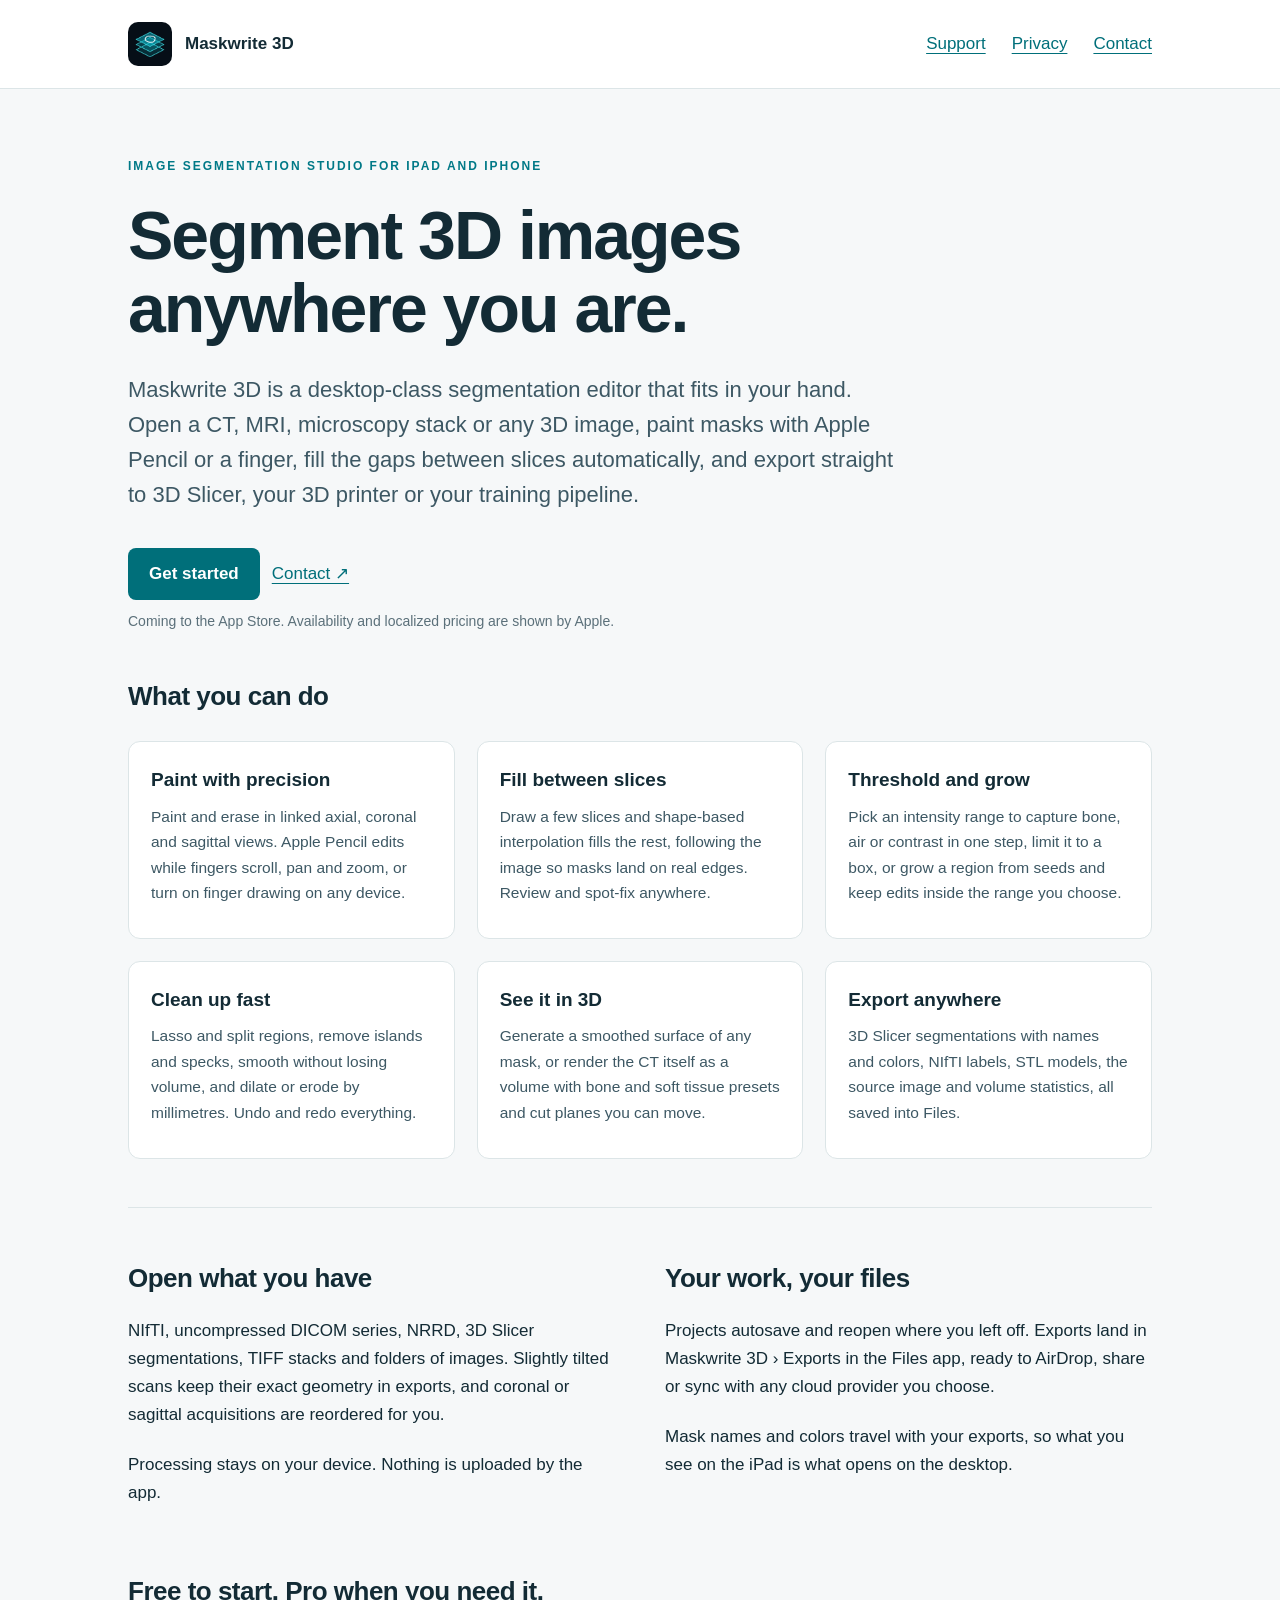
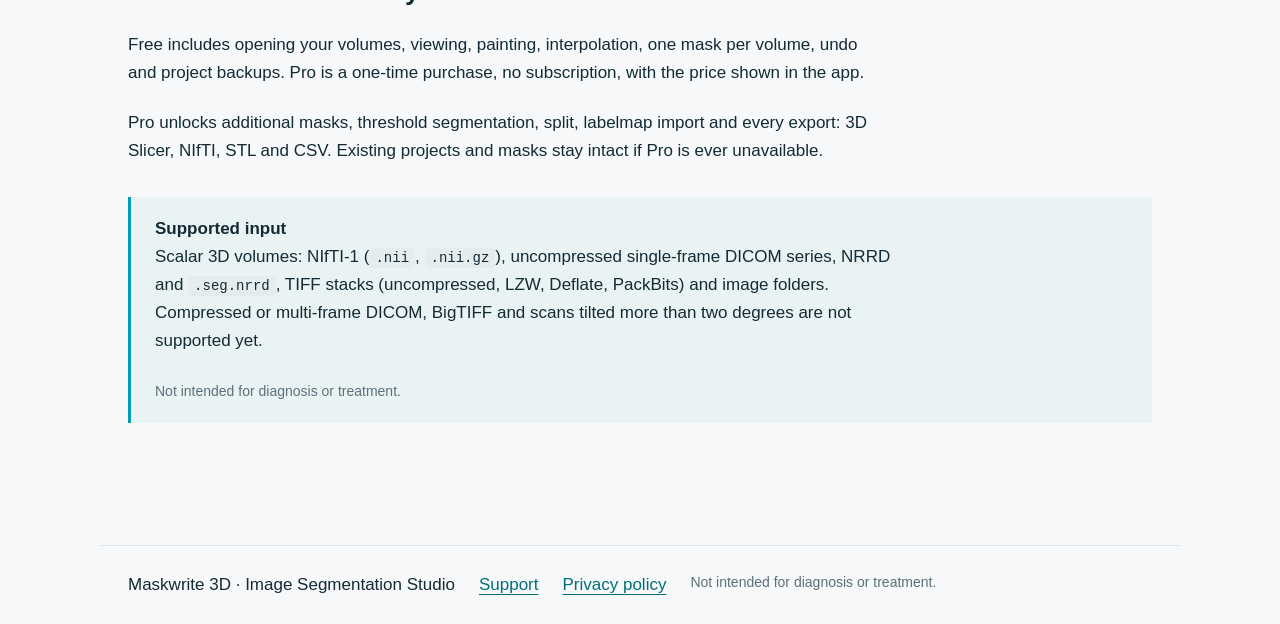
==== index.html @ 64b82450 "Add site home page, styles and icon" ====
<!doctype html><html lang="en"><head><meta charset="utf-8"><meta name="viewport" content="width=device-width,initial-scale=1"><meta name="description" content="Maskwrite 3D: 3D image segmentation for iPad and iPhone. Paint masks with Apple Pencil, interpolate between slices, and export to 3D Slicer or STL."><title>Image Segmentation Studio · Maskwrite 3D</title><link rel="icon" href="icon.png"><link rel="stylesheet" href="style.css"></head><body><header><nav aria-label="Main navigation"><a class="brand" href="./"><img src="./icon.png" alt="">Maskwrite 3D</a><a href="./support/">Support</a><a href="./privacy/">Privacy</a><a href="mailto:MaskWrite3D@outlook.com">Contact</a></nav></header><main><p class="eyebrow">Image Segmentation Studio for iPad and iPhone</p><h1>Segment 3D images<br>anywhere you are.</h1><p class="lead">Maskwrite 3D is a desktop-class segmentation editor that fits in your hand. Open a CT, MRI, microscopy stack or any 3D image, paint masks with Apple Pencil or a finger, fill the gaps between slices automatically, and export straight to 3D Slicer, your 3D printer or your training pipeline.</p><a class="button" href="support/">Get started</a><a href="mailto:MaskWrite3D@outlook.com?subject=Maskwrite%203D">Contact ↗</a><p class="muted">Coming to the App Store. Availability and localized pricing are shown by Apple.</p>
<h2>What you can do</h2><div class="grid">
<section class="card"><h3>Paint with precision</h3><p>Paint and erase in linked axial, coronal and sagittal views. Apple Pencil edits while fingers scroll, pan and zoom, or turn on finger drawing on any device.</p></section>
<section class="card"><h3>Fill between slices</h3><p>Draw a few slices and shape-based interpolation fills the rest, following the image so masks land on real edges. Review and spot-fix anywhere.</p></section>
<section class="card"><h3>Threshold and grow</h3><p>Pick an intensity range to capture bone, air or contrast in one step, limit it to a box, or grow a region from seeds and keep edits inside the range you choose.</p></section>
<section class="card"><h3>Clean up fast</h3><p>Lasso and split regions, remove islands and specks, smooth without losing volume, and dilate or erode by millimetres. Undo and redo everything.</p></section>
<section class="card"><h3>See it in 3D</h3><p>Generate a smoothed surface of any mask, or render the CT itself as a volume with bone and soft tissue presets and cut planes you can move.</p></section>
<section class="card"><h3>Export anywhere</h3><p>3D Slicer segmentations with names and colors, NIfTI labels, STL models, the source image and volume statistics, all saved into Files.</p></section>
</div>
<div class="split"><section><h2>Open what you have</h2><p>NIfTI, uncompressed DICOM series, NRRD, 3D Slicer segmentations, TIFF stacks and folders of images. Slightly tilted scans keep their exact geometry in exports, and coronal or sagittal acquisitions are reordered for you.</p><p>Processing stays on your device. Nothing is uploaded by the app.</p></section><section><h2>Your work, your files</h2><p>Projects autosave and reopen where you left off. Exports land in Maskwrite 3D › Exports in the Files app, ready to AirDrop, share or sync with any cloud provider you choose.</p><p>Mask names and colors travel with your exports, so what you see on the iPad is what opens on the desktop.</p></section></div>
<h2>Free to start. Pro when you need it.</h2><p>Free includes opening your volumes, viewing, painting, interpolation, one mask per volume, undo and project backups. Pro is a one-time purchase, no subscription, with the price shown in the app.</p><p>Pro unlocks additional masks, threshold segmentation, split, labelmap import and every export: 3D Slicer, NIfTI, STL and CSV. Existing projects and masks stay intact if Pro is ever unavailable.</p>
<div class="note"><strong>Supported input</strong><p>Scalar 3D volumes: NIfTI-1 (<code>.nii</code>, <code>.nii.gz</code>), uncompressed single-frame DICOM series, NRRD and <code>.seg.nrrd</code>, TIFF stacks (uncompressed, LZW, Deflate, PackBits) and image folders. Compressed or multi-frame DICOM, BigTIFF and scans tilted more than two degrees are not supported yet.</p><span class="muted">Not intended for diagnosis or treatment.</span></div></main><footer><span>Maskwrite 3D · Image Segmentation Studio</span><a href="./support/">Support</a><a href="./privacy/">Privacy policy</a><span class="muted">Not intended for diagnosis or treatment.</span></footer></body></html>
---- style.css ----
*{box-sizing:border-box}body{margin:0;background:#f6f8f9;color:#132b35;font:17px/1.65 -apple-system,BlinkMacSystemFont,"Segoe UI",sans-serif}a{color:#006f7a;text-underline-offset:4px}a:hover{color:#003b45}a:focus-visible,button:focus-visible{outline:3px solid #00a7ba;outline-offset:5px}header{border-bottom:1px solid #dce5e7;background:#fff}nav{max-width:1080px;margin:auto;display:flex;align-items:center;gap:26px;padding:22px 28px;flex-wrap:wrap}.brand{display:flex;gap:13px;align-items:center;font-weight:750;text-decoration:none;color:#132b35;margin-right:auto}.brand img{width:44px;height:44px;border-radius:10px}main{max-width:1080px;margin:auto;padding:68px 28px 90px}h1{font-size:clamp(38px,6vw,68px);line-height:1.08;letter-spacing:-2px;margin:14px 0 26px;max-width:850px}h2{font-size:26px;line-height:1.3;margin-top:46px;letter-spacing:-.5px}h3{font-size:19px;margin:0 0 8px}p,li{max-width:760px}p{margin:0 0 22px}.eyebrow{text-transform:uppercase;color:#007987;letter-spacing:2px;font-size:12px;font-weight:750}.lead{font-size:22px;line-height:1.6;color:#3d5864;max-width:780px}.button{display:inline-block;padding:12px 21px;border-radius:8px;background:#006f7a;color:white;text-decoration:none;font-weight:650;margin:14px 12px 10px 0}.button:hover{background:#004a55;color:#fff}.split{display:grid;grid-template-columns:1fr 1fr;gap:50px;border-top:1px solid #dce5e7;margin-top:48px;padding-top:8px}.grid{display:grid;grid-template-columns:repeat(3,1fr);gap:22px;margin:28px 0 10px}.card{background:#fff;border:1px solid #dce5e7;border-radius:12px;padding:22px 22px 10px}.card p{font-size:15.5px;color:#3d5864}.note{border-left:3px solid #009eaf;padding:18px 24px;background:#eaf3f4;margin:32px 0}.muted{font-size:14px;color:#5b707a}footer{padding:25px 28px;border-top:1px solid #dce5e7;max-width:1080px;margin:auto;display:flex;gap:24px;flex-wrap:wrap}ol,ul{padding-left:25px}.legal{max-width:820px}.legal h1{font-size:48px}.legal h2{margin-top:35px}code{background:#e5ecee;padding:2px 6px;border-radius:4px;font-size:14px}table{border-collapse:collapse;margin:10px 0 26px;font-size:15.5px}td,th{text-align:left;padding:8px 18px 8px 0;border-bottom:1px solid #dce5e7;vertical-align:top}th{color:#5b707a;font-weight:650}@media(max-width:800px){.grid{grid-template-columns:1fr 1fr}}@media(max-width:650px){nav{gap:16px;padding:17px 20px}.brand{width:100%}main{padding:42px 20px 65px}.split,.grid{grid-template-columns:1fr;gap:14px}.legal h1{font-size:38px}footer{padding:24px 20px}.lead{font-size:20px}}
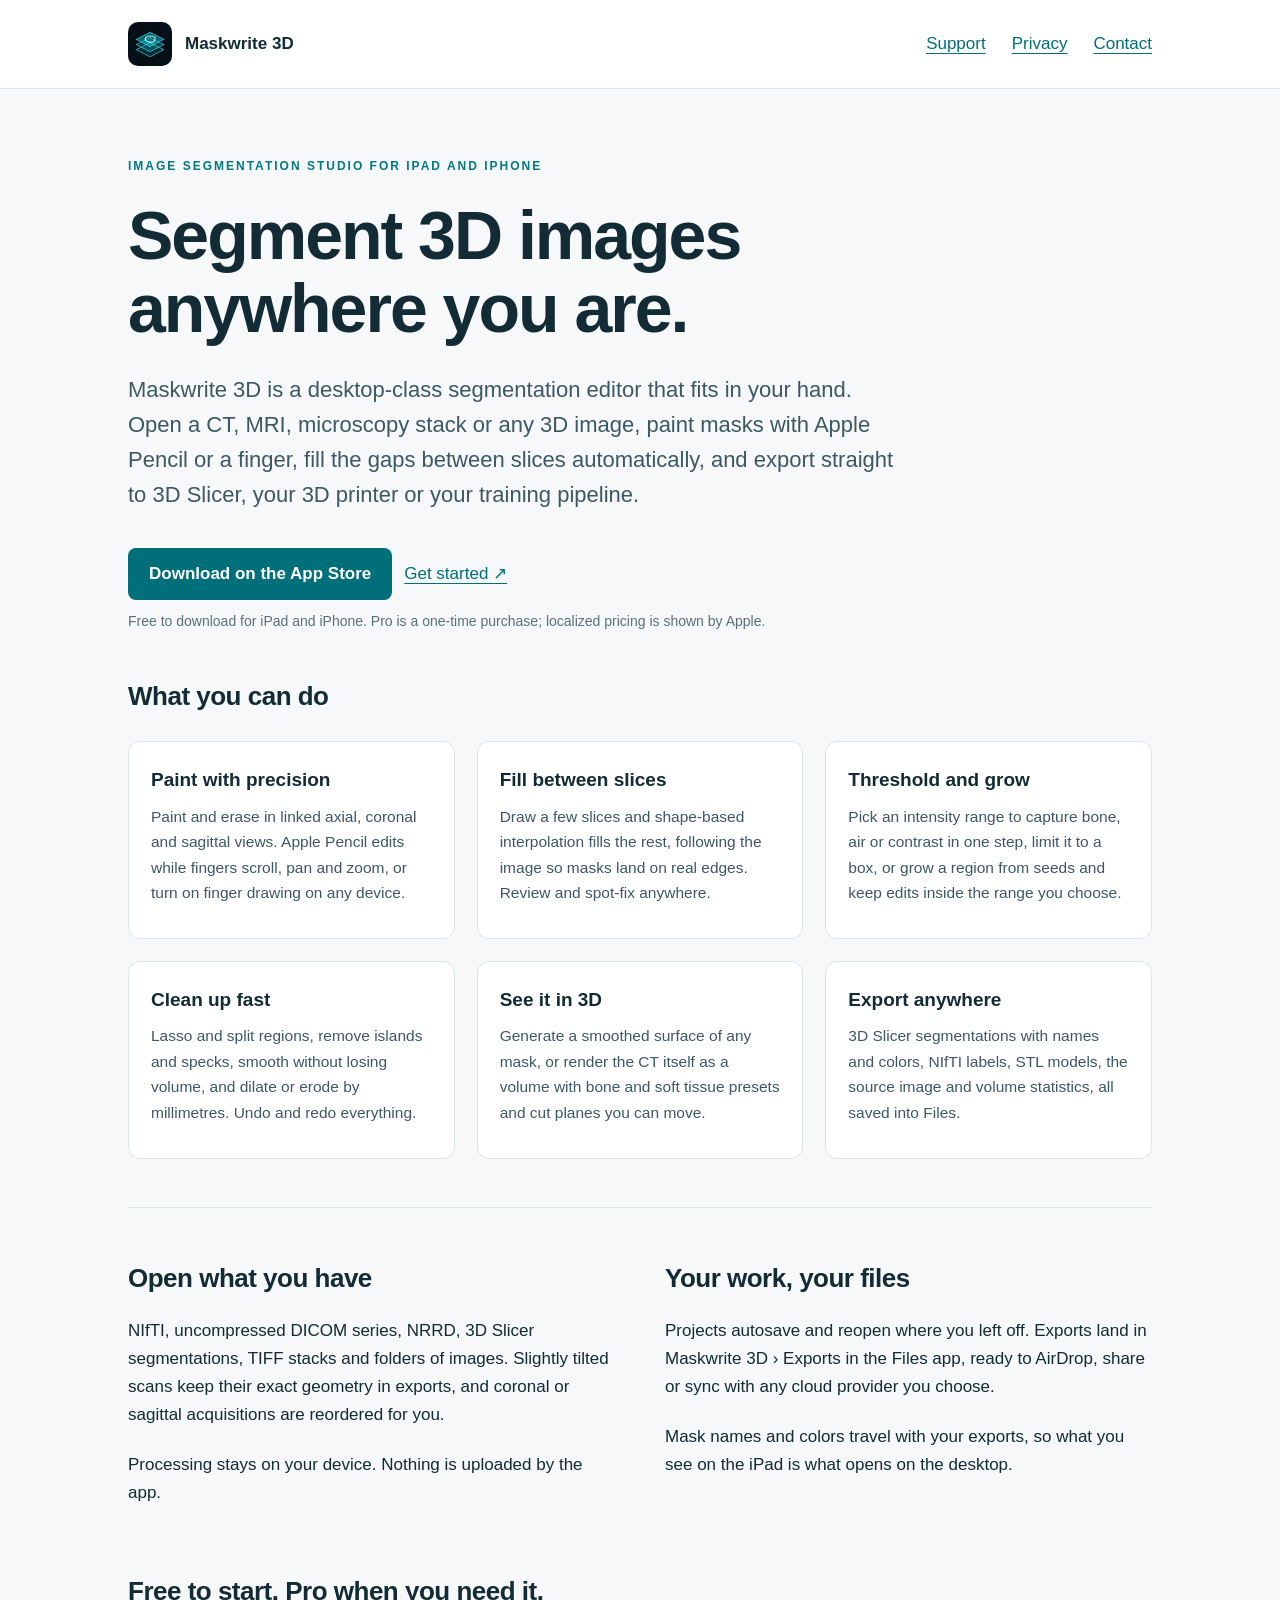
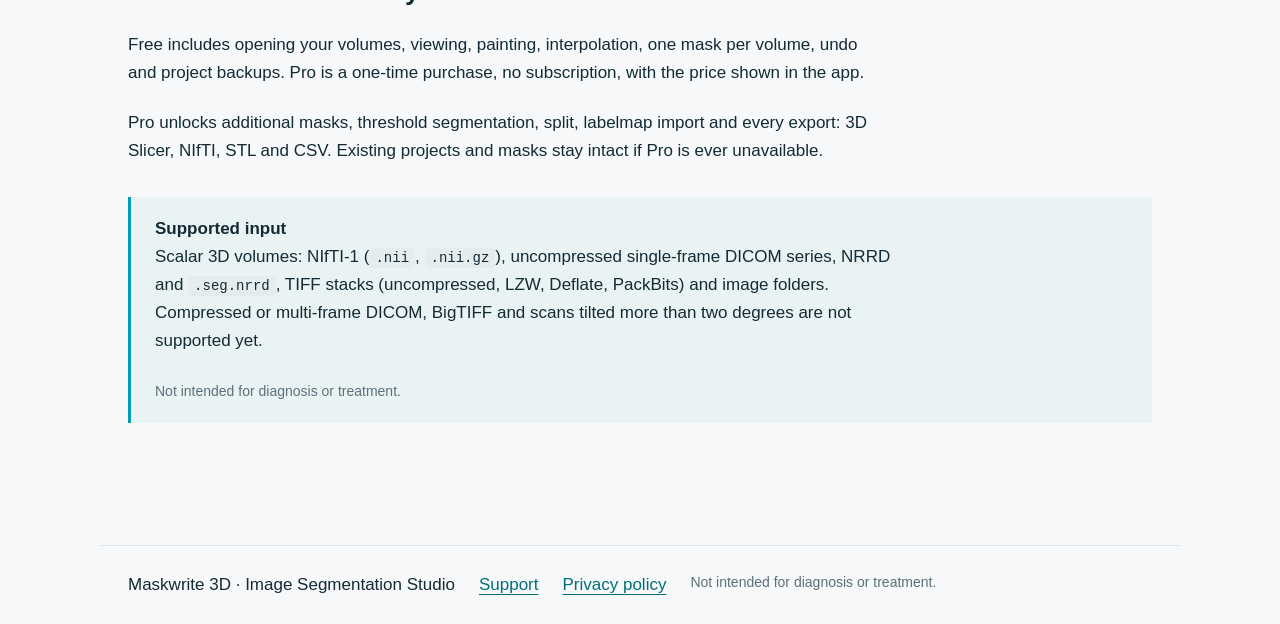
==== commit 97c8b4a4: "Add App Store download link" ====
--- a/index.html
+++ b/index.html
@@ -1,4 +1,4 @@
-<!doctype html><html lang="en"><head><meta charset="utf-8"><meta name="viewport" content="width=device-width,initial-scale=1"><meta name="description" content="Maskwrite 3D: 3D image segmentation for iPad and iPhone. Paint masks with Apple Pencil, interpolate between slices, and export to 3D Slicer or STL."><title>Image Segmentation Studio · Maskwrite 3D</title><link rel="icon" href="icon.png"><link rel="stylesheet" href="style.css"></head><body><header><nav aria-label="Main navigation"><a class="brand" href="./"><img src="./icon.png" alt="">Maskwrite 3D</a><a href="./support/">Support</a><a href="./privacy/">Privacy</a><a href="mailto:MaskWrite3D@outlook.com">Contact</a></nav></header><main><p class="eyebrow">Image Segmentation Studio for iPad and iPhone</p><h1>Segment 3D images<br>anywhere you are.</h1><p class="lead">Maskwrite 3D is a desktop-class segmentation editor that fits in your hand. Open a CT, MRI, microscopy stack or any 3D image, paint masks with Apple Pencil or a finger, fill the gaps between slices automatically, and export straight to 3D Slicer, your 3D printer or your training pipeline.</p><a class="button" href="support/">Get started</a><a href="mailto:MaskWrite3D@outlook.com?subject=Maskwrite%203D">Contact ↗</a><p class="muted">Coming to the App Store. Availability and localized pricing are shown by Apple.</p>
+<!doctype html><html lang="en"><head><meta charset="utf-8"><meta name="viewport" content="width=device-width,initial-scale=1"><meta name="description" content="Maskwrite 3D: 3D image segmentation for iPad and iPhone. Paint masks with Apple Pencil, interpolate between slices, and export to 3D Slicer or STL."><title>Image Segmentation Studio · Maskwrite 3D</title><link rel="icon" href="icon.png"><link rel="stylesheet" href="style.css"></head><body><header><nav aria-label="Main navigation"><a class="brand" href="./"><img src="./icon.png" alt="">Maskwrite 3D</a><a href="./support/">Support</a><a href="./privacy/">Privacy</a><a href="mailto:MaskWrite3D@outlook.com">Contact</a></nav></header><main><p class="eyebrow">Image Segmentation Studio for iPad and iPhone</p><h1>Segment 3D images<br>anywhere you are.</h1><p class="lead">Maskwrite 3D is a desktop-class segmentation editor that fits in your hand. Open a CT, MRI, microscopy stack or any 3D image, paint masks with Apple Pencil or a finger, fill the gaps between slices automatically, and export straight to 3D Slicer, your 3D printer or your training pipeline.</p><a class="button" href="https://apps.apple.com/us/app/maskwrite-3d/id6829152716">Download on the App Store</a><a href="support/">Get started ↗</a><p class="muted">Free to download for iPad and iPhone. Pro is a one-time purchase; localized pricing is shown by Apple.</p>
 <h2>What you can do</h2><div class="grid">
 <section class="card"><h3>Paint with precision</h3><p>Paint and erase in linked axial, coronal and sagittal views. Apple Pencil edits while fingers scroll, pan and zoom, or turn on finger drawing on any device.</p></section>
 <section class="card"><h3>Fill between slices</h3><p>Draw a few slices and shape-based interpolation fills the rest, following the image so masks land on real edges. Review and spot-fix anywhere.</p></section>
